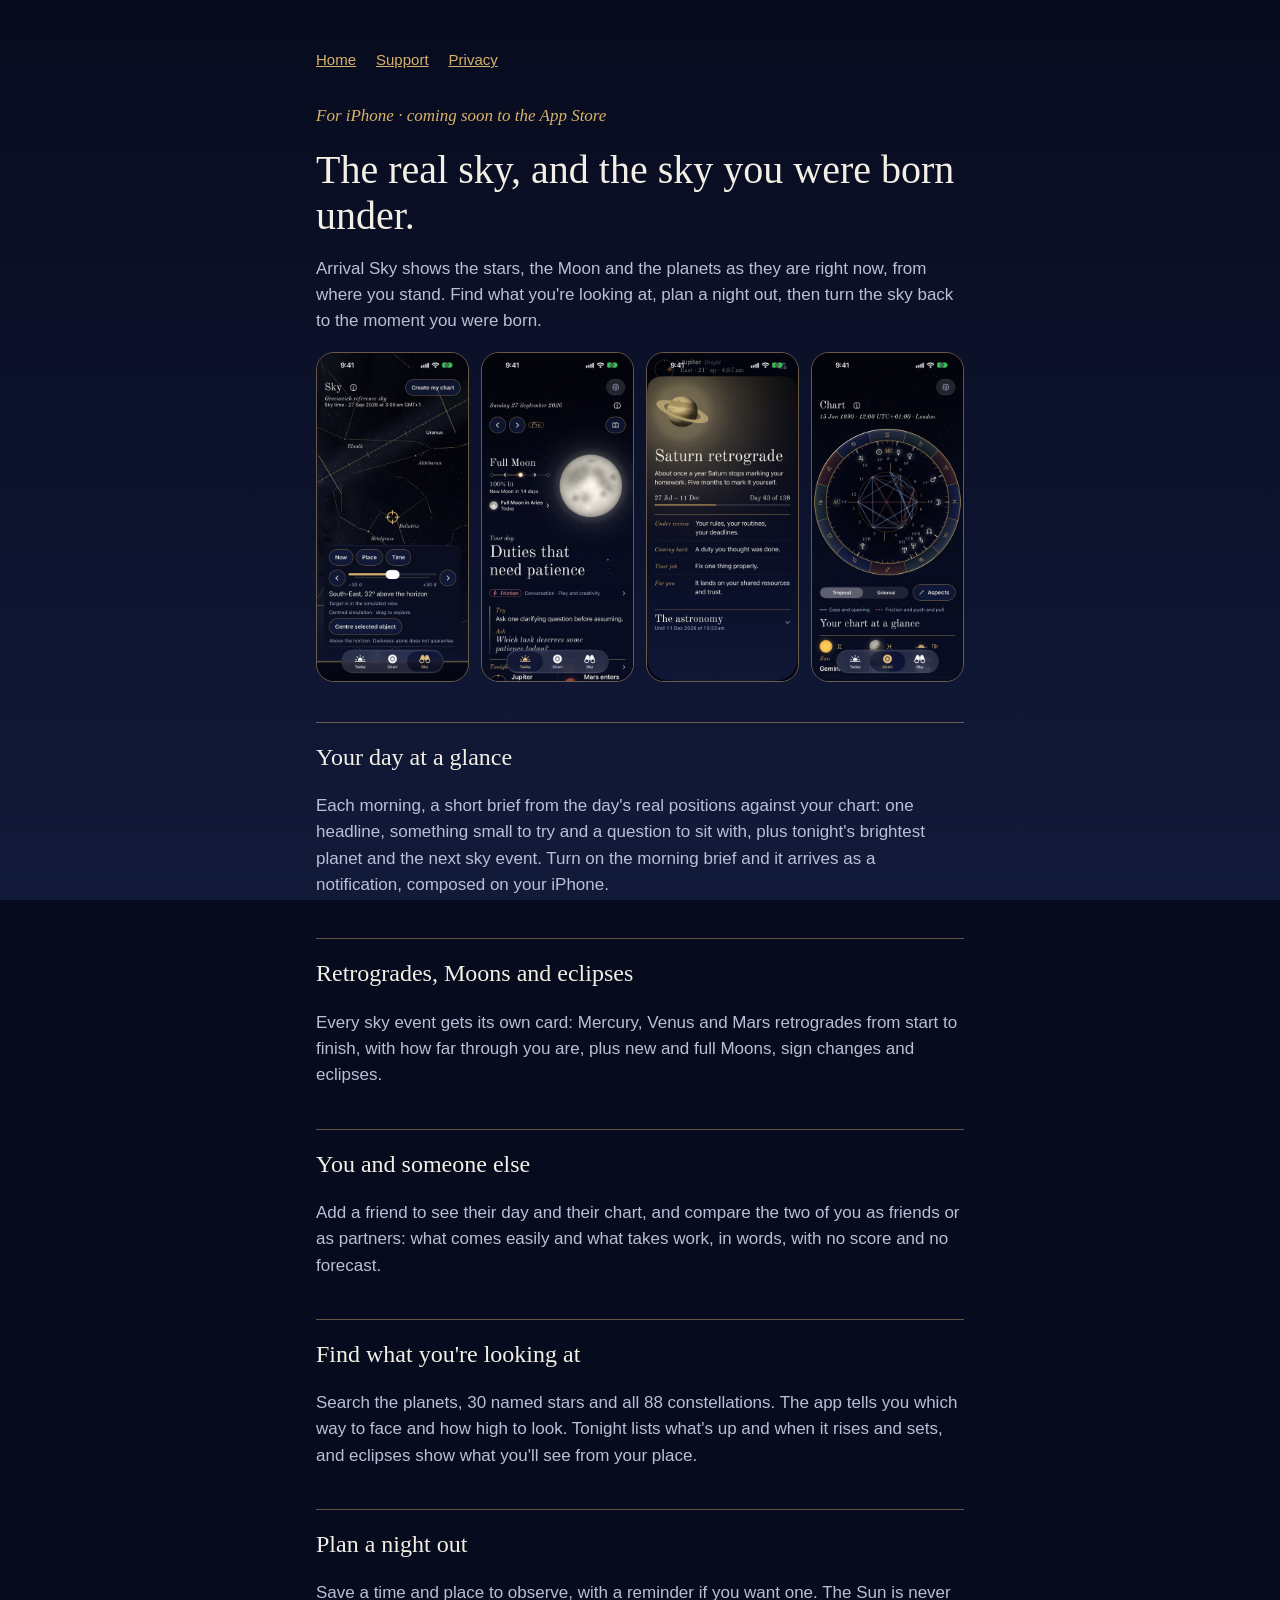
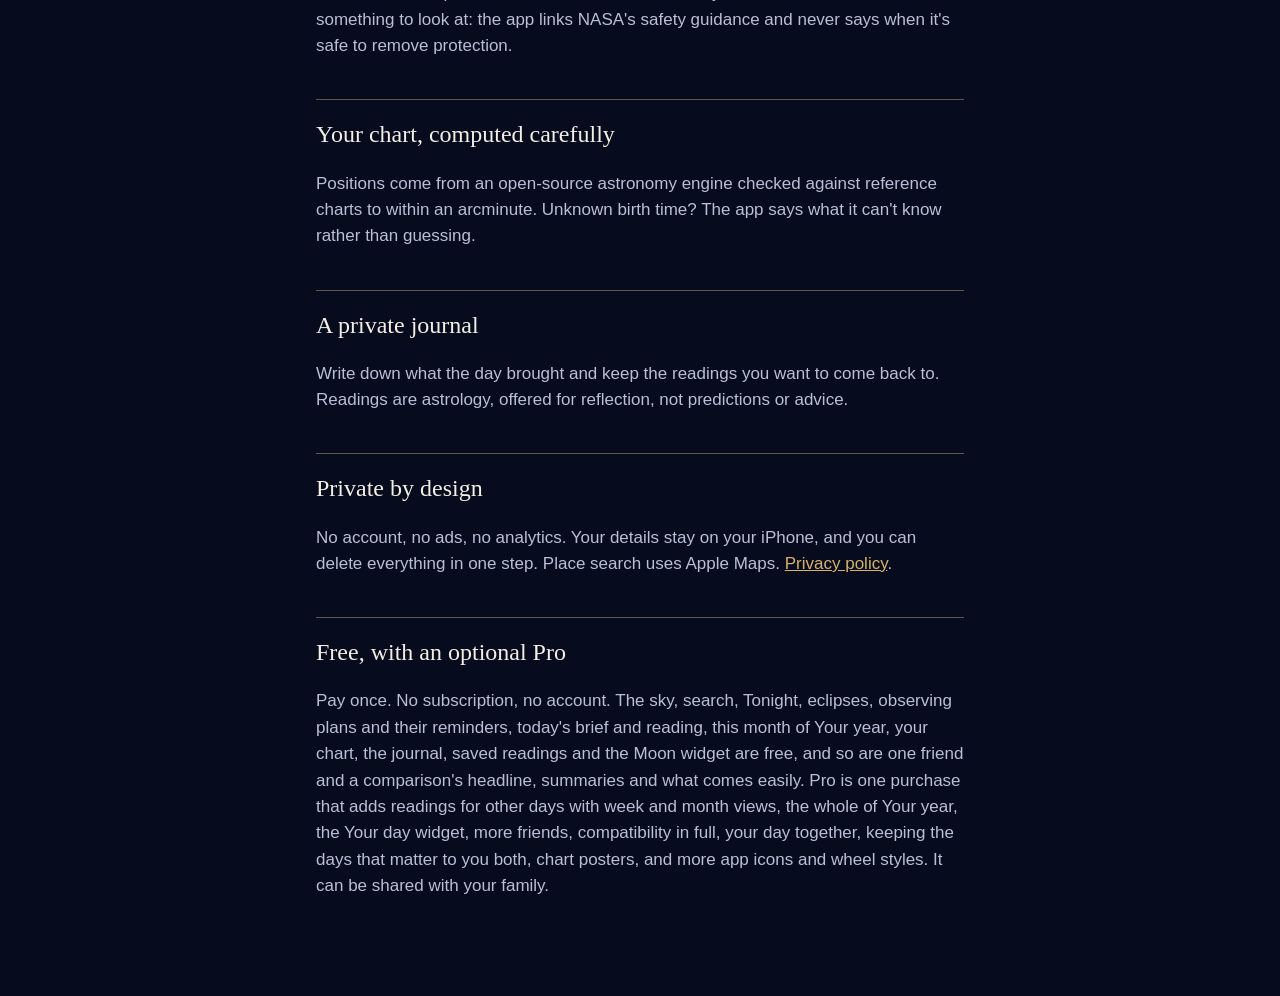
==== index.html @ a9e23d1e "Arrival Sky support, privacy and landing pages" ====
<!doctype html>
<html lang="en">
<head>
<meta charset="utf-8">
<meta name="viewport" content="width=device-width, initial-scale=1">
<title>Arrival Sky</title>
<link rel="stylesheet" href="site.css">
</head>
<body>
<main>
<nav><a href="index.html">Home</a><a href="support.html">Support</a><a href="privacy.html">Privacy</a></nav>
<p class="eyebrow">For iPhone · coming soon to the App Store</p>
<h1>The real sky, and the sky you were born under.</h1>
<p>Arrival Sky shows the stars, the Moon and the planets as they are right now, from where you stand. Find
what you're looking at, plan a night out, then turn the sky back to the moment you were born.</p>

<div class="shots">
<img src="images/01-sky-located.jpg" alt="The live sky with Orion found and centred">
<img src="images/02-today.jpg" alt="Today: the Moon and the day's brief, with something to try and a question">
<img src="images/03-event.jpg" alt="A card for a retrograde under way">
<img src="images/05-chart.jpg" alt="A birth chart wheel">
</div>

<h2>Your day at a glance</h2>
<p>Each morning, a short brief from the day's real positions against your chart: one headline, something small
to try and a question to sit with, plus tonight's brightest planet and the next sky event. Turn on the morning
brief and it arrives as a notification, composed on your iPhone.</p>

<h2>Retrogrades, Moons and eclipses</h2>
<p>Every sky event gets its own card: Mercury, Venus and Mars retrogrades from start to finish, with how far
through you are, plus new and full Moons, sign changes and eclipses.</p>

<h2>You and someone else</h2>
<p>Add a friend to see their day and their chart, and compare the two of you as friends or as partners: what
comes easily and what takes work, in words, with no score and no forecast.</p>

<h2>Find what you're looking at</h2>
<p>Search the planets, 30 named stars and all 88 constellations. The app tells you which way to face and how high
to look. Tonight lists what's up and when it rises and sets, and eclipses show what you'll see from your place.</p>

<h2>Plan a night out</h2>
<p>Save a time and place to observe, with a reminder if you want one. The Sun is never something to look at:
the app links NASA's safety guidance and never says when it's safe to remove protection.</p>

<h2>Your chart, computed carefully</h2>
<p>Positions come from an open-source astronomy engine checked against reference charts to within an arcminute.
Unknown birth time? The app says what it can't know rather than guessing.</p>

<h2>A private journal</h2>
<p>Write down what the day brought and keep the readings you want to come back to. Readings are astrology,
offered for reflection, not predictions or advice.</p>

<h2>Private by design</h2>
<p>No account, no ads, no analytics. Your details stay on your iPhone, and you can delete everything in one step.
Place search uses Apple Maps. <a href="privacy.html">Privacy policy</a>.</p>

<h2>Free, with an optional Pro</h2>
<p>Pay once. No subscription, no account. The sky, search, Tonight, eclipses, observing plans and their reminders,
today's brief and reading, this month of Your year, your chart, the journal, saved readings and the Moon widget are free,
and so are one friend and a comparison's headline, summaries and what comes easily. Pro is one purchase that adds
readings for other days with week and month views, the whole of Your year, the Your day widget, more friends,
compatibility in full, your day together, keeping the days that matter to you both, chart posters, and more app
icons and wheel styles. It can be shared with your family.</p>
</main>
</body>
</html>
---- site.css ----
/* Living Atlas for the web drafts: midnight ink, starlight text, brass rules (ADR 0020). */
:root {
  --midnight: #070b1e; --blue-hour: #121a3a; --starlight: #f3efe4; --haze: #b9bfd6;
  --brass: #d8b26a; --rule: rgba(216, 178, 106, 0.45);
}
* { box-sizing: border-box; }
body {
  margin: 0; background: var(--midnight); color: var(--starlight);
  font: 17px/1.55 -apple-system, BlinkMacSystemFont, "Helvetica Neue", sans-serif;
  background-image: radial-gradient(1px 1px at 20% 30%, #fff8 50%, transparent 51%),
    radial-gradient(1px 1px at 70% 12%, #fff6 50%, transparent 51%),
    radial-gradient(1px 1px at 85% 60%, #fff5 50%, transparent 51%),
    linear-gradient(var(--midnight), var(--blue-hour));
  background-attachment: fixed;
}
main { max-width: 680px; margin: 0 auto; padding: 48px 16px 80px; }
h1, h2, .display { font-family: "Old Standard TT", "Iowan Old Style", Georgia, serif; font-weight: 400; }
h1 { font-size: 40px; line-height: 1.15; margin: 0 0 8px; }
h2 { font-size: 24px; margin: 40px 0 8px; padding-top: 16px; border-top: 1px solid var(--rule); }
p, li { color: var(--haze); }
strong { color: var(--starlight); font-weight: 600; }
a { color: var(--brass); }
.eyebrow { font-family: "Old Standard TT", Georgia, serif; font-style: italic; color: var(--brass); }
.todo { background: #5a1d1d; color: #ffd9d9; padding: 1px 6px; border-radius: 4px; font-weight: 600; }
.note { border: 1px dashed var(--rule); padding: 12px 16px; border-radius: 12px; }
nav { display: flex; gap: 20px; margin-bottom: 32px; font-size: 15px; }
.shots { display: grid; grid-template-columns: repeat(auto-fill, minmax(150px, 1fr)); gap: 12px; }
.shots img { width: 100%; border-radius: 18px; border: 1px solid var(--rule); }
details { border-top: 1px solid var(--rule); padding: 12px 0; }
summary { cursor: pointer; color: var(--starlight); font-weight: 600; }
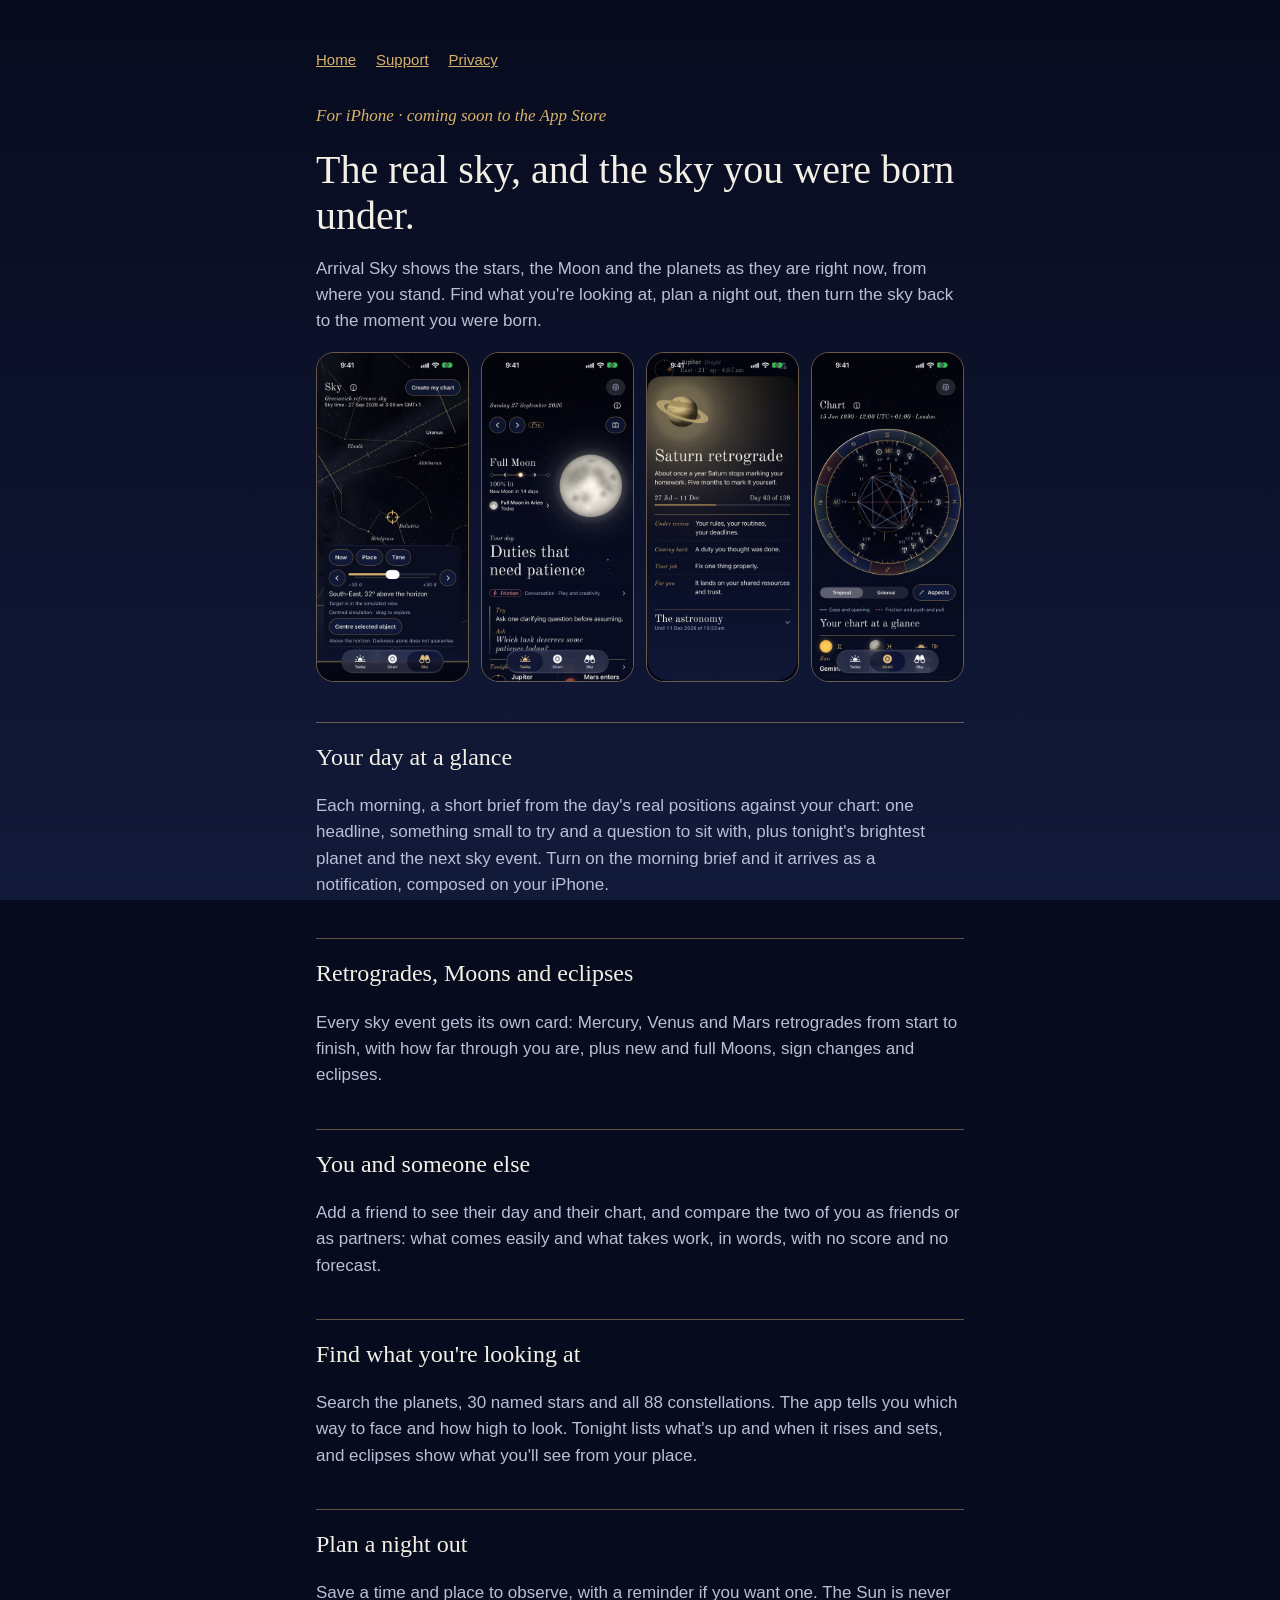
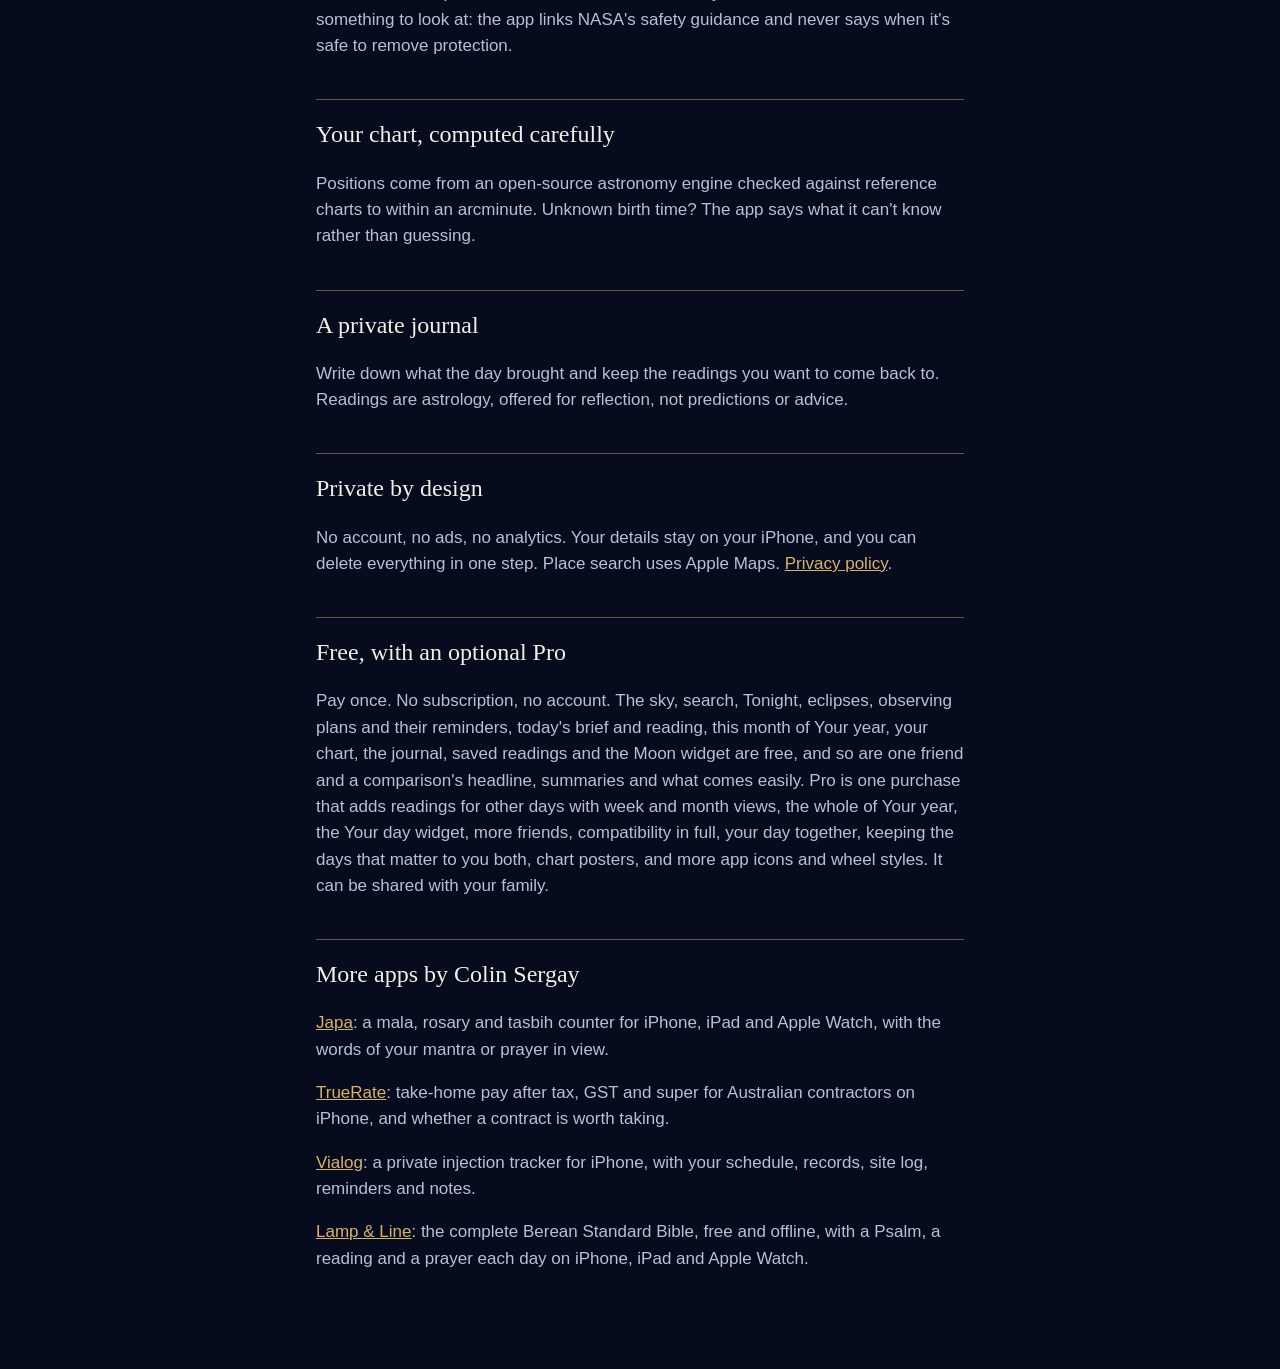
==== commit 5291e79d: "Link the home page to the other apps' sites From astro-app 0a7f055 (Docs/site/index.html, packaged b" ====
--- a/index.html
+++ b/index.html
@@ -61,6 +61,12 @@
 readings for other days with week and month views, the whole of Your year, the Your day widget, more friends,
 compatibility in full, your day together, keeping the days that matter to you both, chart posters, and more app
 icons and wheel styles. It can be shared with your family.</p>
+
+<h2>More apps by Colin Sergay</h2>
+<p><a href="https://japa.life/">Japa</a>: a mala, rosary and tasbih counter for iPhone, iPad and Apple Watch, with the words of your mantra or prayer in view.</p>
+<p><a href="https://enlitened.github.io/truerate-support/">TrueRate</a>: take-home pay after tax, GST and super for Australian contractors on iPhone, and whether a contract is worth taking.</p>
+<p><a href="https://vialog.club/">Vialog</a>: a private injection tracker for iPhone, with your schedule, records, site log, reminders and notes.</p>
+<p><a href="https://lampandline.app/">Lamp &amp; Line</a>: the complete Berean Standard Bible, free and offline, with a Psalm, a reading and a prayer each day on iPhone, iPad and Apple Watch.</p>
 </main>
 </body>
 </html>
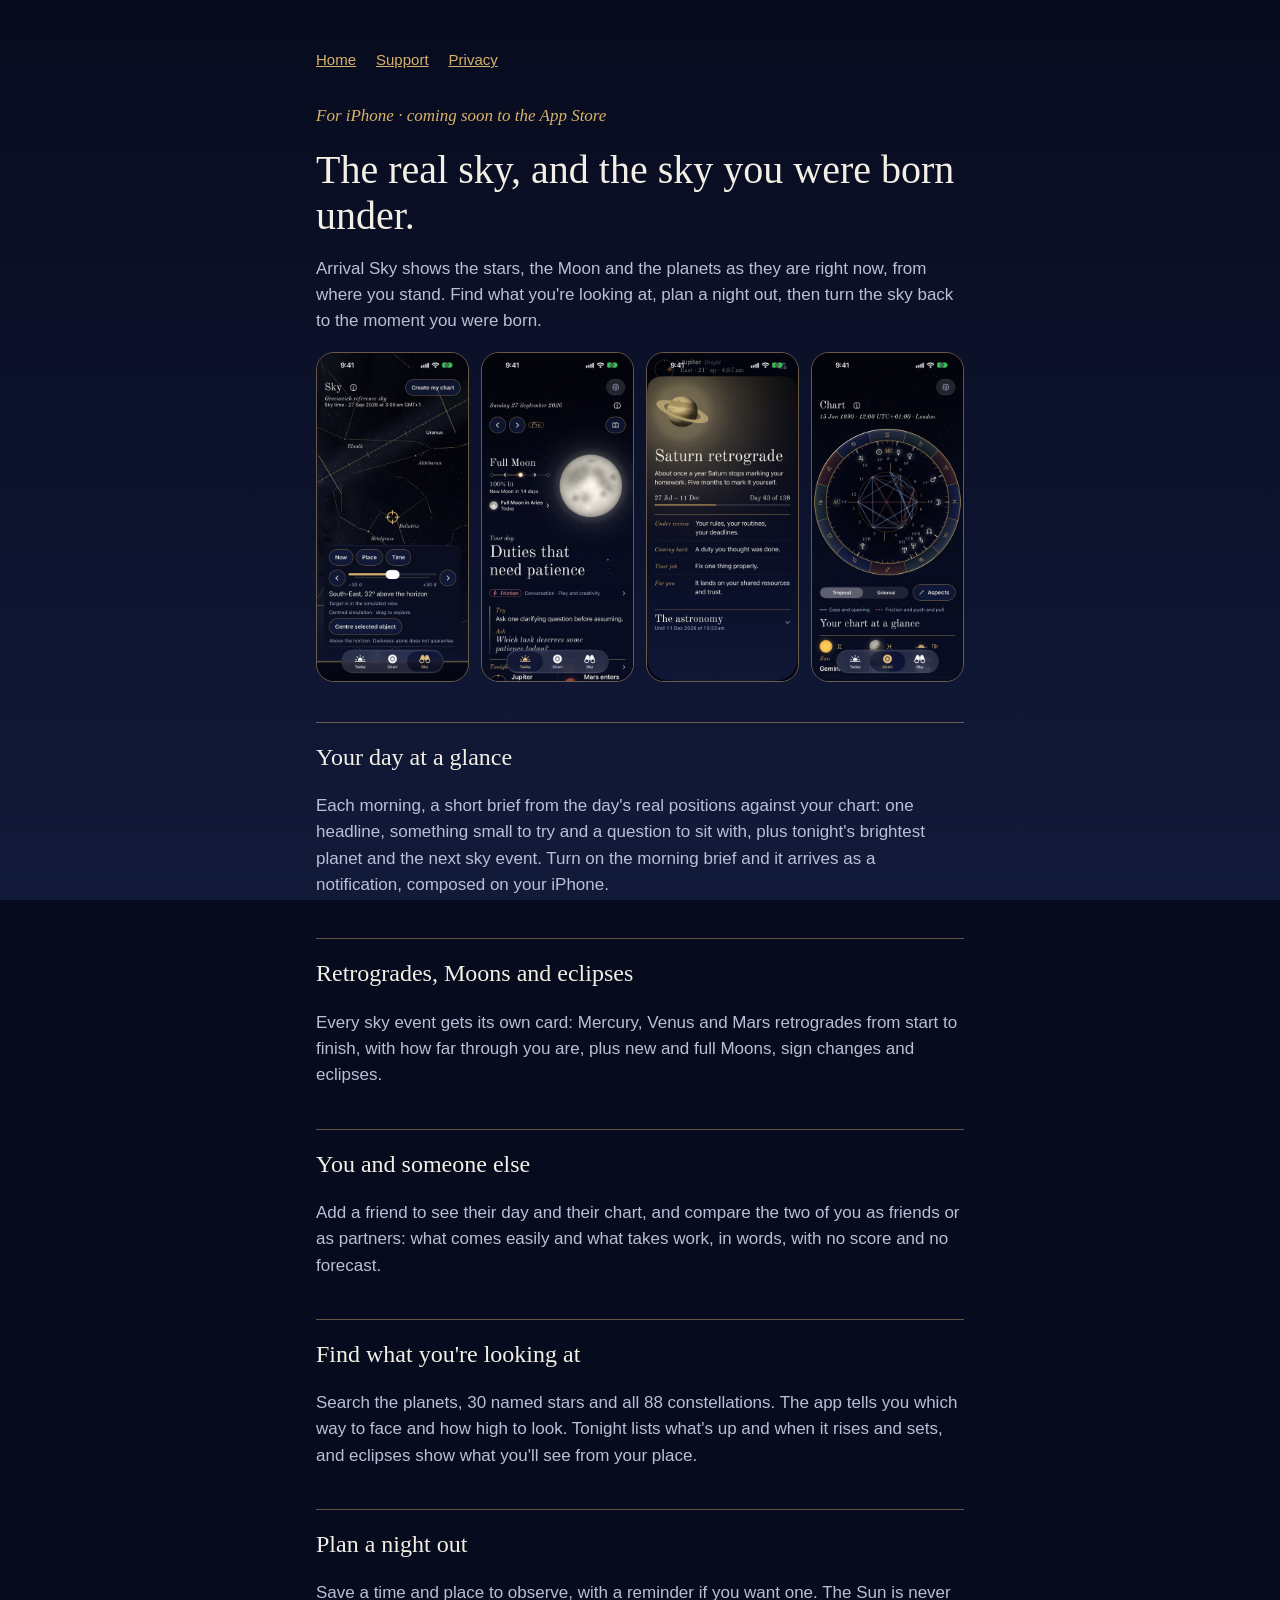
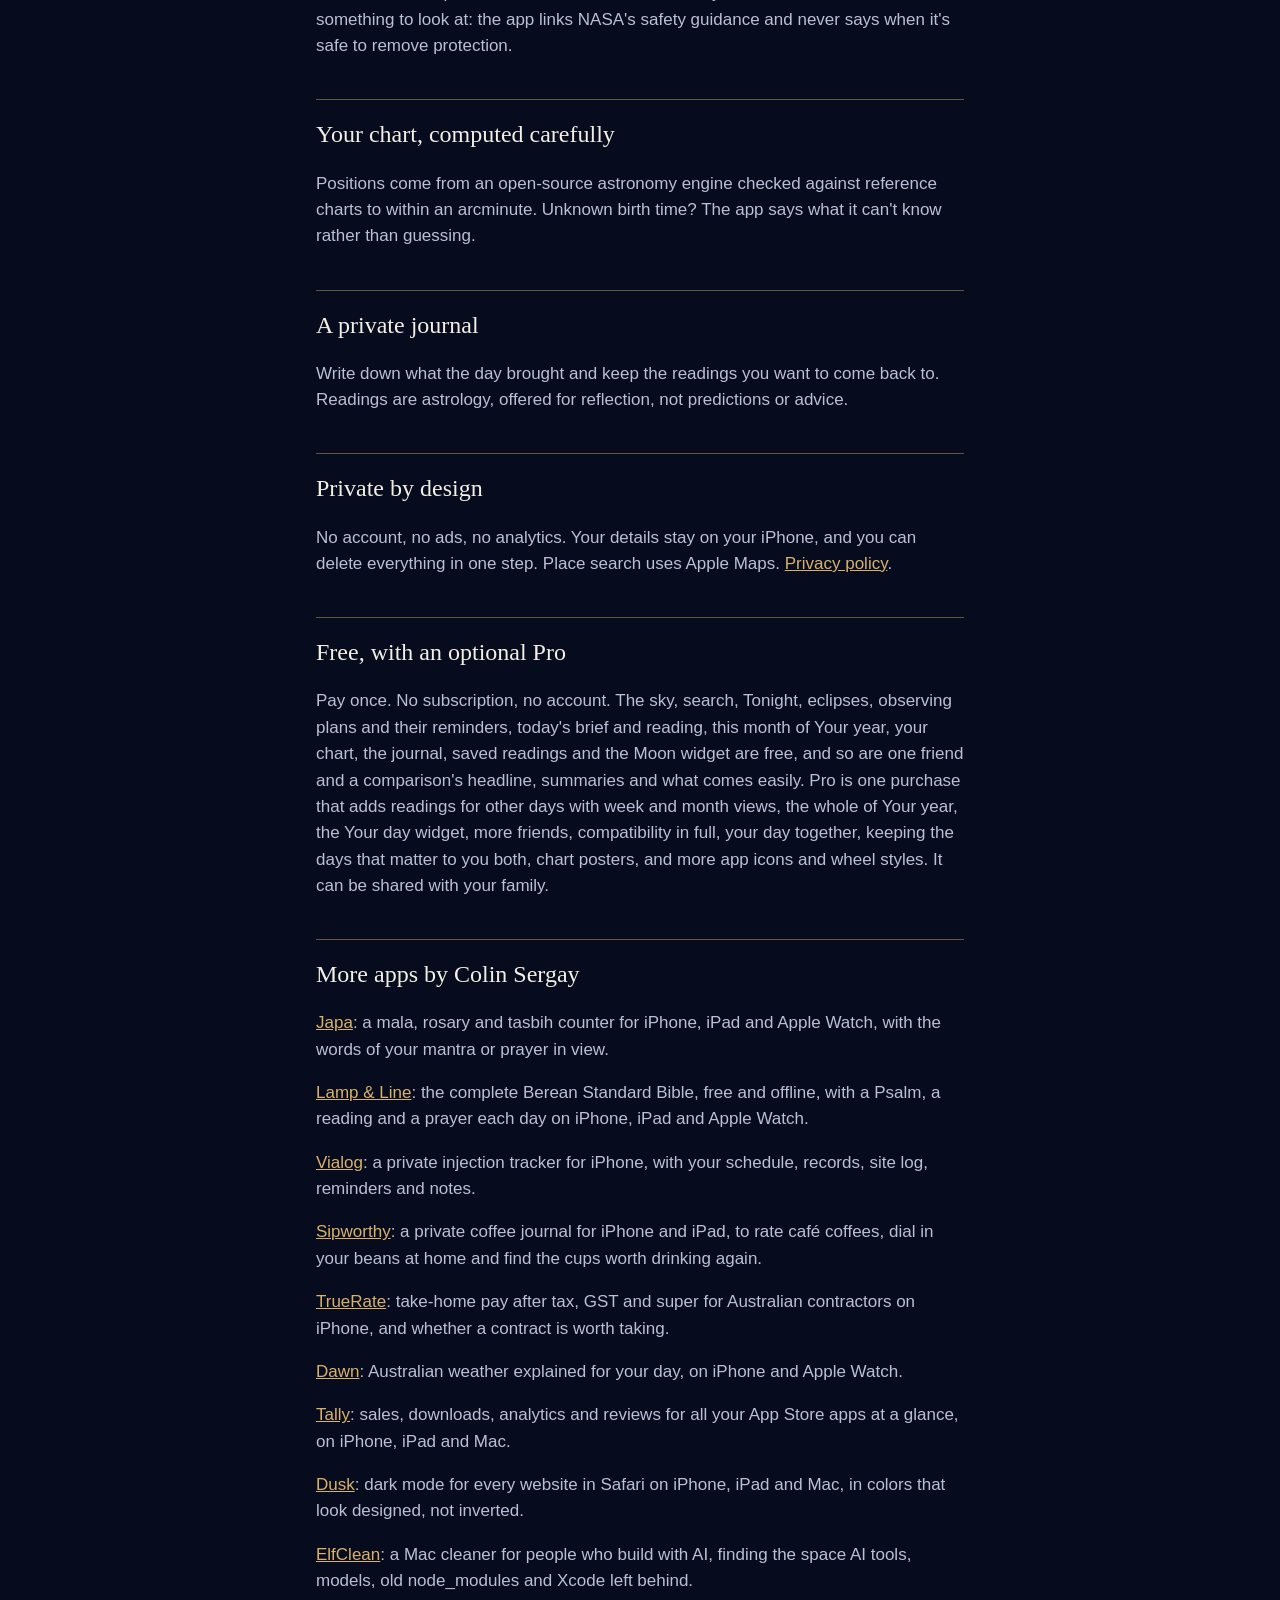
==== commit 5d5fe95f: "List all of the other released apps on the home page Every released app with a live site now links e" ====
--- a/index.html
+++ b/index.html
@@ -64,9 +64,14 @@
 
 <h2>More apps by Colin Sergay</h2>
 <p><a href="https://japa.life/">Japa</a>: a mala, rosary and tasbih counter for iPhone, iPad and Apple Watch, with the words of your mantra or prayer in view.</p>
+<p><a href="https://lampandline.app/">Lamp &amp; Line</a>: the complete Berean Standard Bible, free and offline, with a Psalm, a reading and a prayer each day on iPhone, iPad and Apple Watch.</p>
+<p><a href="https://vialog.club/">Vialog</a>: a private injection tracker for iPhone, with your schedule, records, site log, reminders and notes.</p>
+<p><a href="https://sipworthy.app/app">Sipworthy</a>: a private coffee journal for iPhone and iPad, to rate café coffees, dial in your beans at home and find the cups worth drinking again.</p>
 <p><a href="https://enlitened.github.io/truerate-support/">TrueRate</a>: take-home pay after tax, GST and super for Australian contractors on iPhone, and whether a contract is worth taking.</p>
-<p><a href="https://vialog.club/">Vialog</a>: a private injection tracker for iPhone, with your schedule, records, site log, reminders and notes.</p>
-<p><a href="https://lampandline.app/">Lamp &amp; Line</a>: the complete Berean Standard Bible, free and offline, with a Psalm, a reading and a prayer each day on iPhone, iPad and Apple Watch.</p>
+<p><a href="https://enlitened.github.io/nimbus-support/">Dawn</a>: Australian weather explained for your day, on iPhone and Apple Watch.</p>
+<p><a href="https://enlitened.github.io/tally-support/">Tally</a>: sales, downloads, analytics and reviews for all your App Store apps at a glance, on iPhone, iPad and Mac.</p>
+<p><a href="https://enlitened.github.io/dusk-support/">Dusk</a>: dark mode for every website in Safari on iPhone, iPad and Mac, in colors that look designed, not inverted.</p>
+<p><a href="https://elfclean.app/">ElfClean</a>: a Mac cleaner for people who build with AI, finding the space AI tools, models, old node_modules and Xcode left behind.</p>
 </main>
 </body>
 </html>
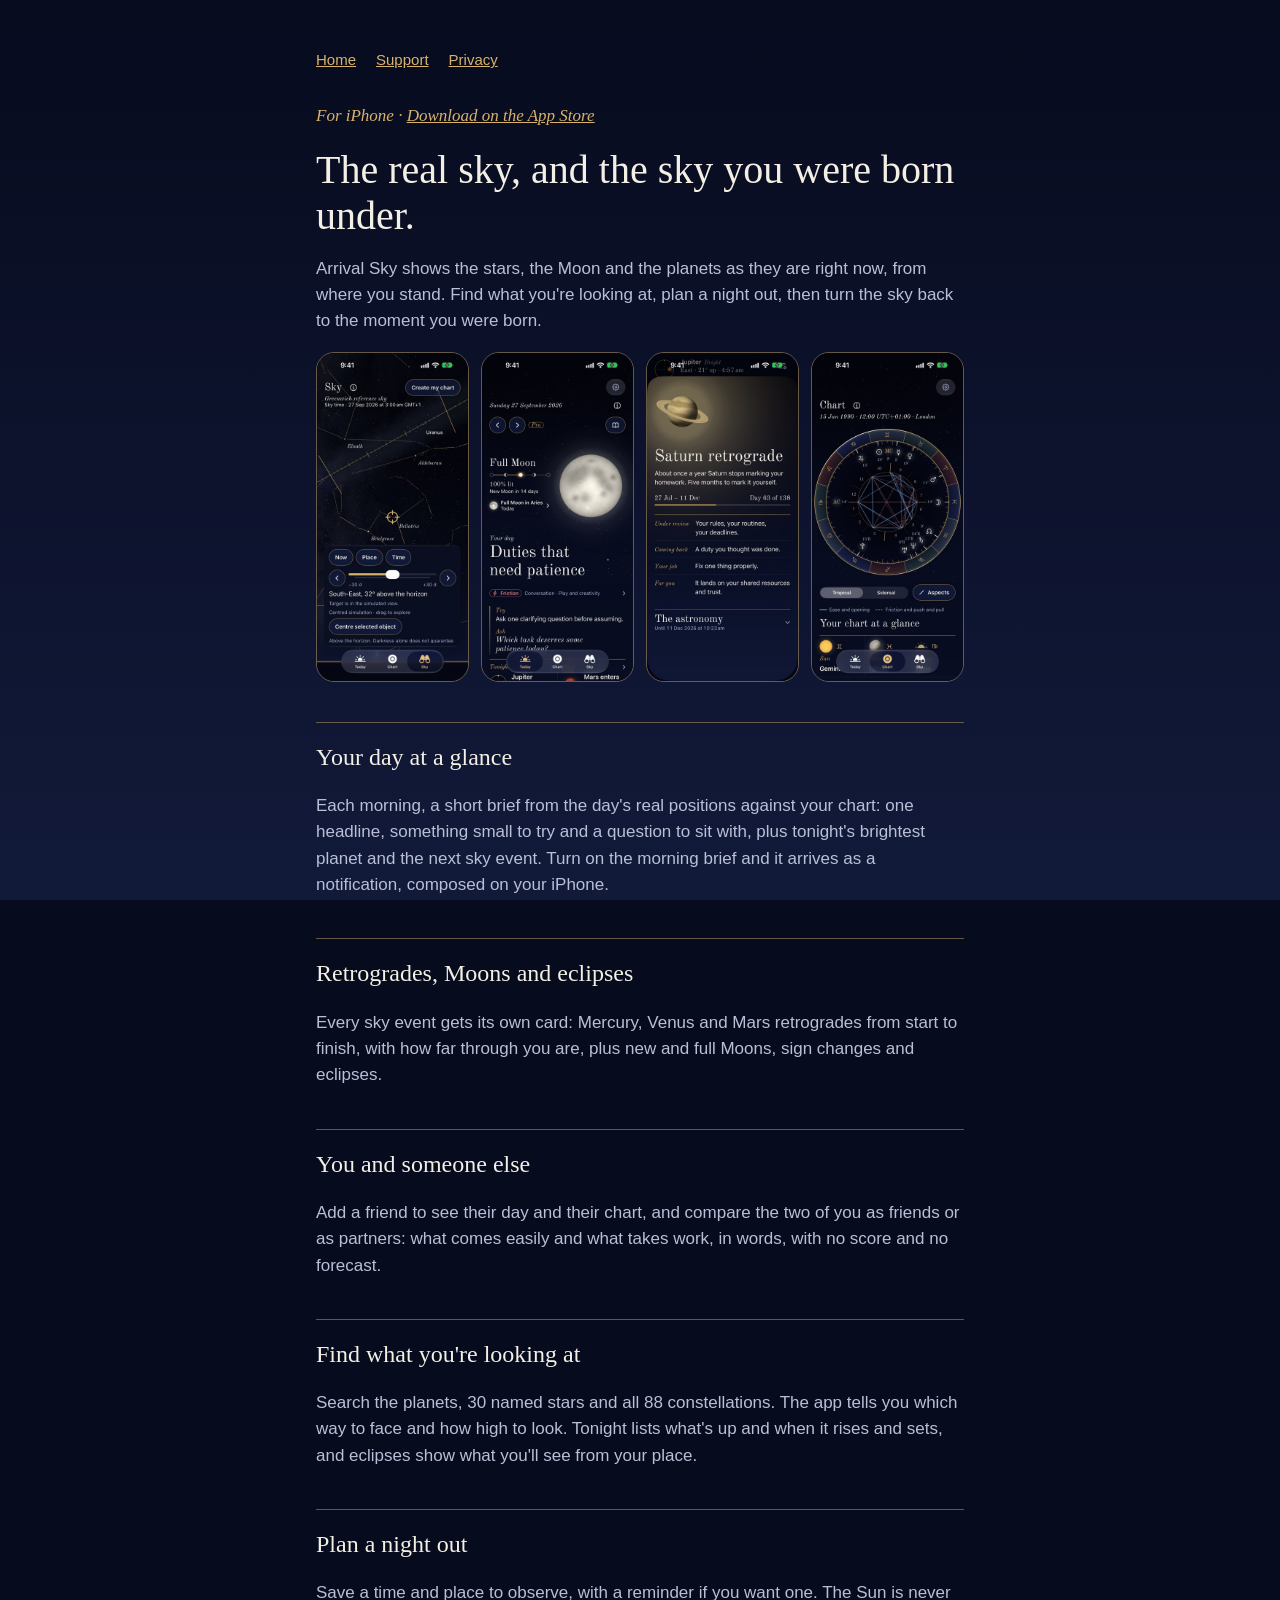
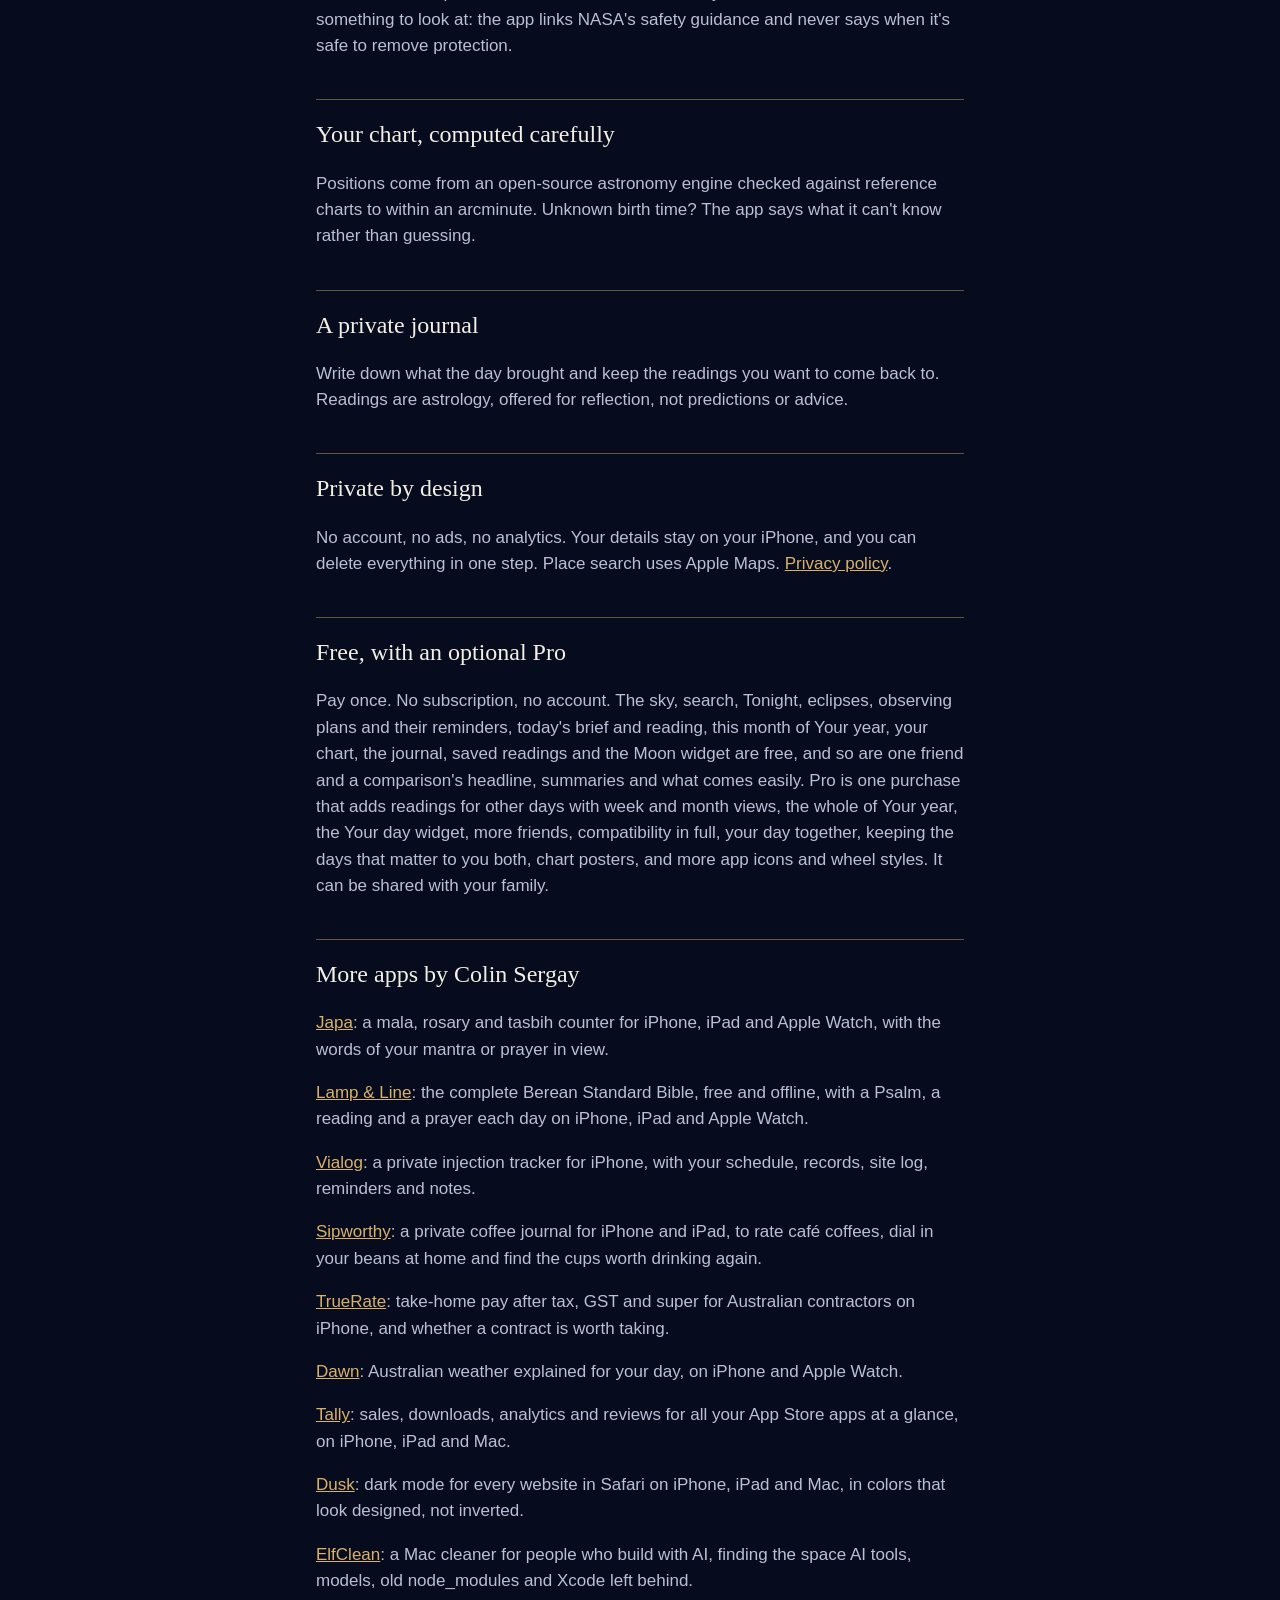
==== commit 9b1d4db6: "Link the App Store from the home page; the privacy page covers the diagnostic report" ====
--- a/index.html
+++ b/index.html
@@ -3,13 +3,16 @@
 <head>
 <meta charset="utf-8">
 <meta name="viewport" content="width=device-width, initial-scale=1">
-<title>Arrival Sky</title>
+<title>Arrival Sky: the real sky and your birth chart, for iPhone</title>
+<meta name="description" content="Arrival Sky shows the real night sky from where you stand, then the sky you were born under: a birth chart, a daily brief, retrograde cards and compatibility. Pay once, no subscription, no account.">
+<link rel="canonical" href="https://enlitened.github.io/arrival-sky/">
+<meta name="apple-itunes-app" content="app-id=6817157309">
 <link rel="stylesheet" href="site.css">
 </head>
 <body>
 <main>
 <nav><a href="index.html">Home</a><a href="support.html">Support</a><a href="privacy.html">Privacy</a></nav>
-<p class="eyebrow">For iPhone · coming soon to the App Store</p>
+<p class="eyebrow">For iPhone · <a href="https://apps.apple.com/app/arrival-sky/id6817157309">Download on the App Store</a></p>
 <h1>The real sky, and the sky you were born under.</h1>
 <p>Arrival Sky shows the stars, the Moon and the planets as they are right now, from where you stand. Find
 what you're looking at, plan a night out, then turn the sky back to the moment you were born.</p>
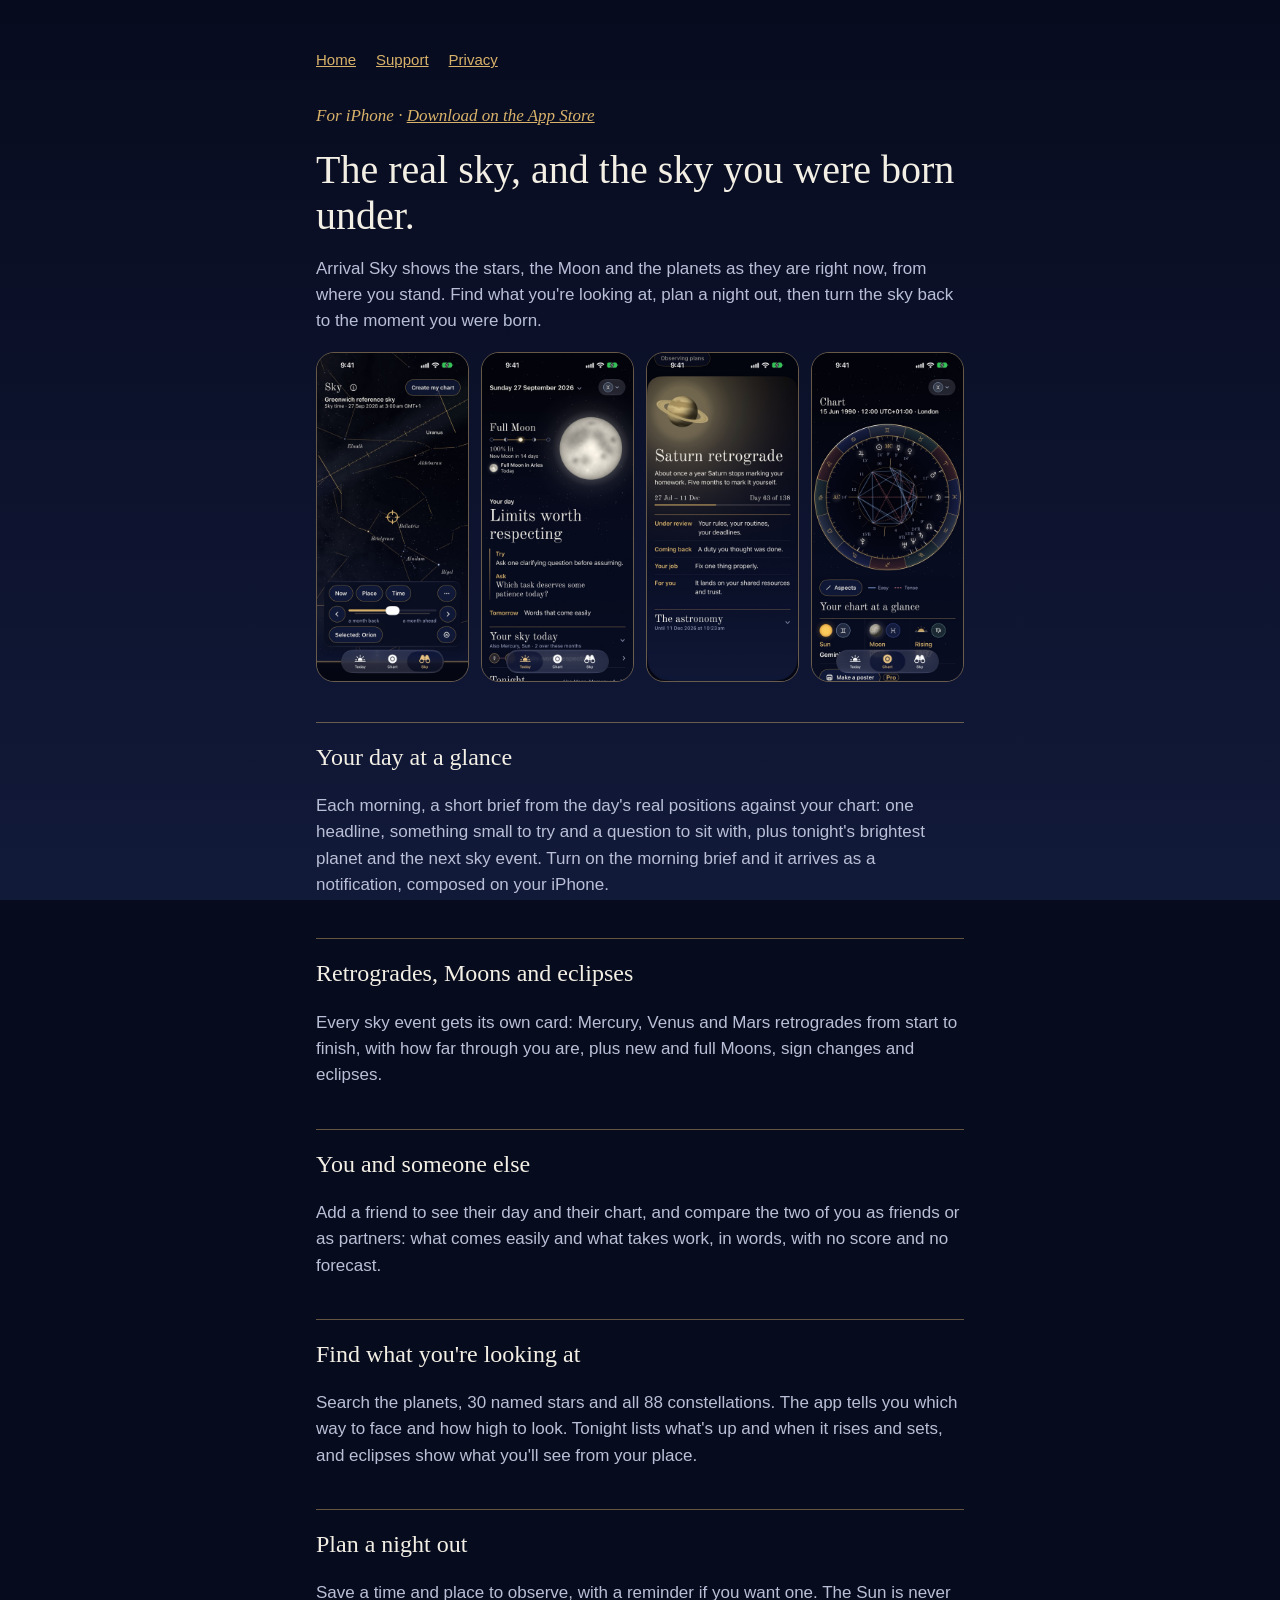
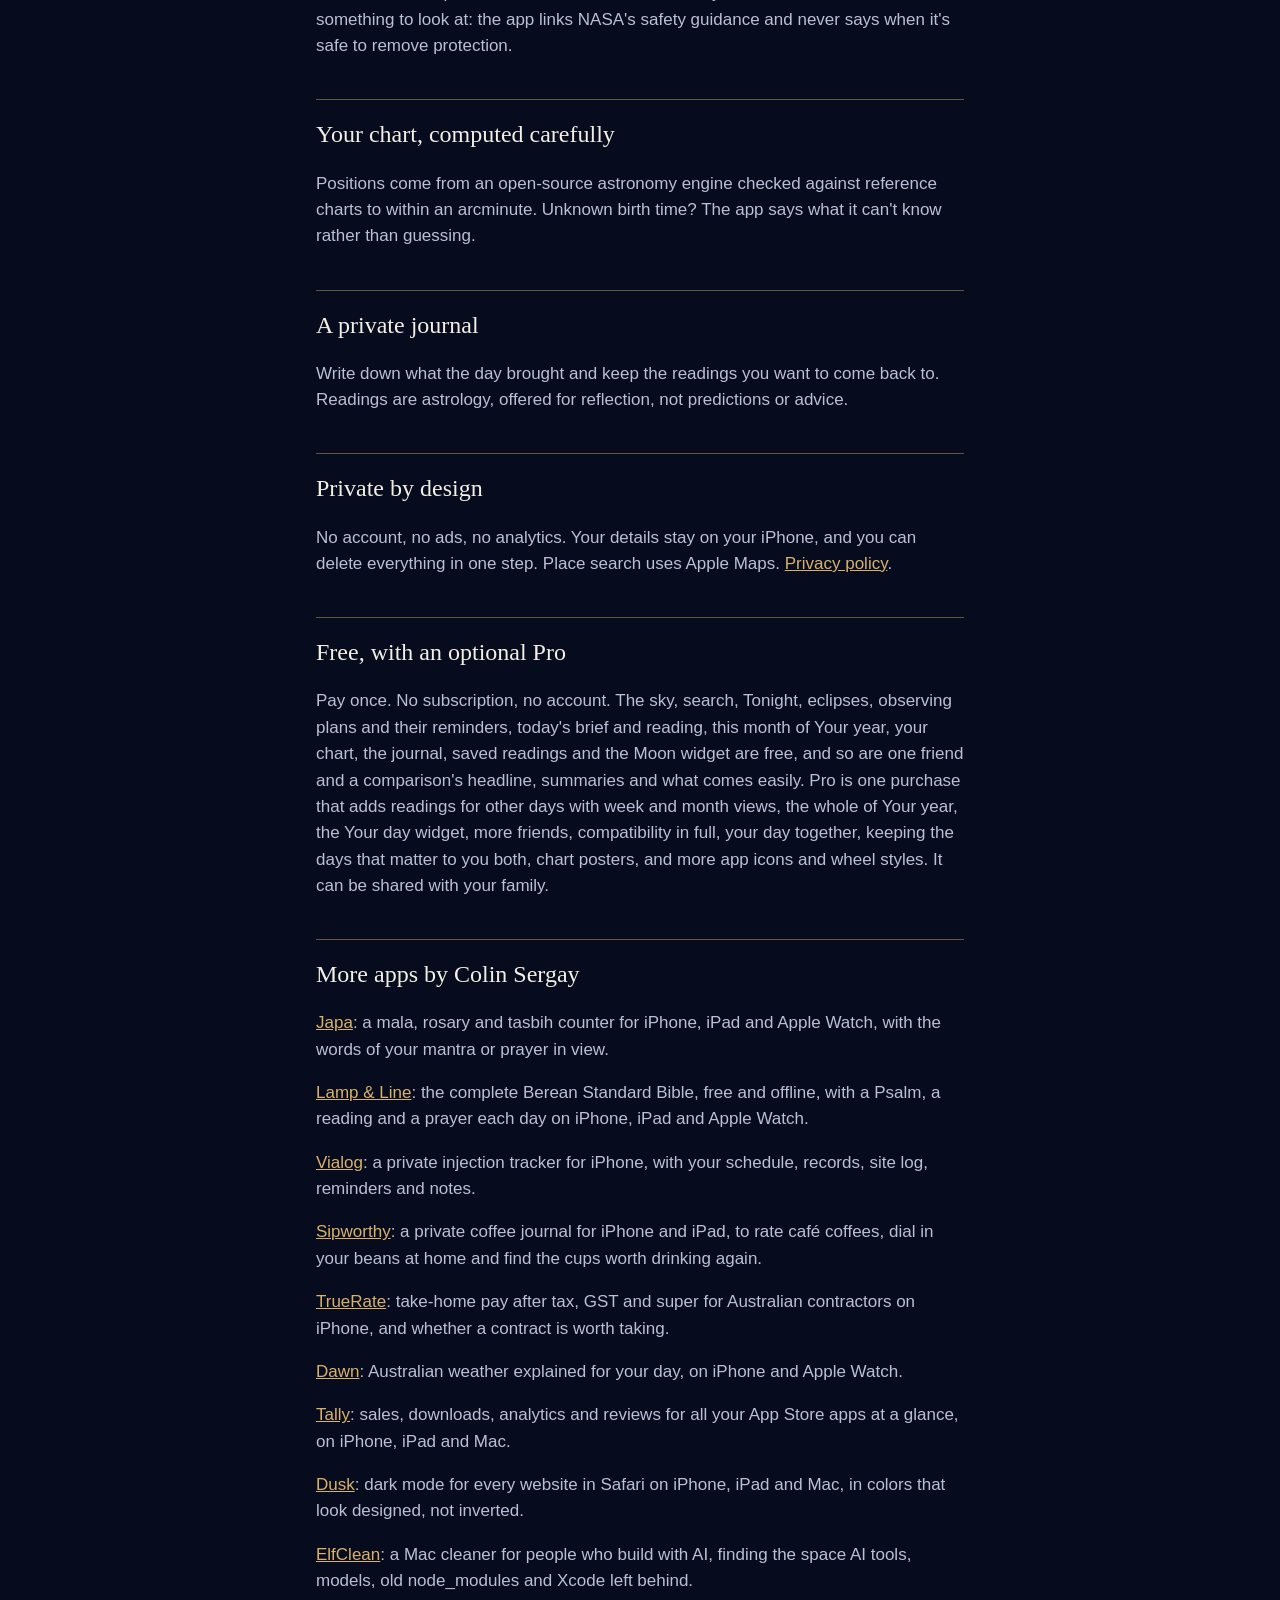
==== commit c46f61ad: "Sitemap, social image, page descriptions and the Search Console ownership file From astro-app's Docs" ====
--- a/index.html
+++ b/index.html
@@ -7,6 +7,16 @@
 <meta name="description" content="Arrival Sky shows the real night sky from where you stand, then the sky you were born under: a birth chart, a daily brief, retrograde cards and compatibility. Pay once, no subscription, no account.">
 <link rel="canonical" href="https://enlitened.github.io/arrival-sky/">
 <meta name="apple-itunes-app" content="app-id=6817157309">
+<meta property="og:type" content="website">
+<meta property="og:site_name" content="Arrival Sky">
+<meta property="og:title" content="Arrival Sky: the real sky and your birth chart, for iPhone">
+<meta property="og:description" content="The real night sky from where you stand, then the sky you were born under: a birth chart, a daily brief, retrograde cards and compatibility. Pay once, no subscription.">
+<meta property="og:url" content="https://enlitened.github.io/arrival-sky/">
+<meta property="og:image" content="https://enlitened.github.io/arrival-sky/social.jpg">
+<meta property="og:image:width" content="1200">
+<meta property="og:image:height" content="800">
+<meta property="og:image:alt" content="Arrival Sky on two iPhones: the live sky with Orion, and a birth chart wheel">
+<meta name="twitter:card" content="summary_large_image">
 <link rel="stylesheet" href="site.css">
 </head>
 <body>
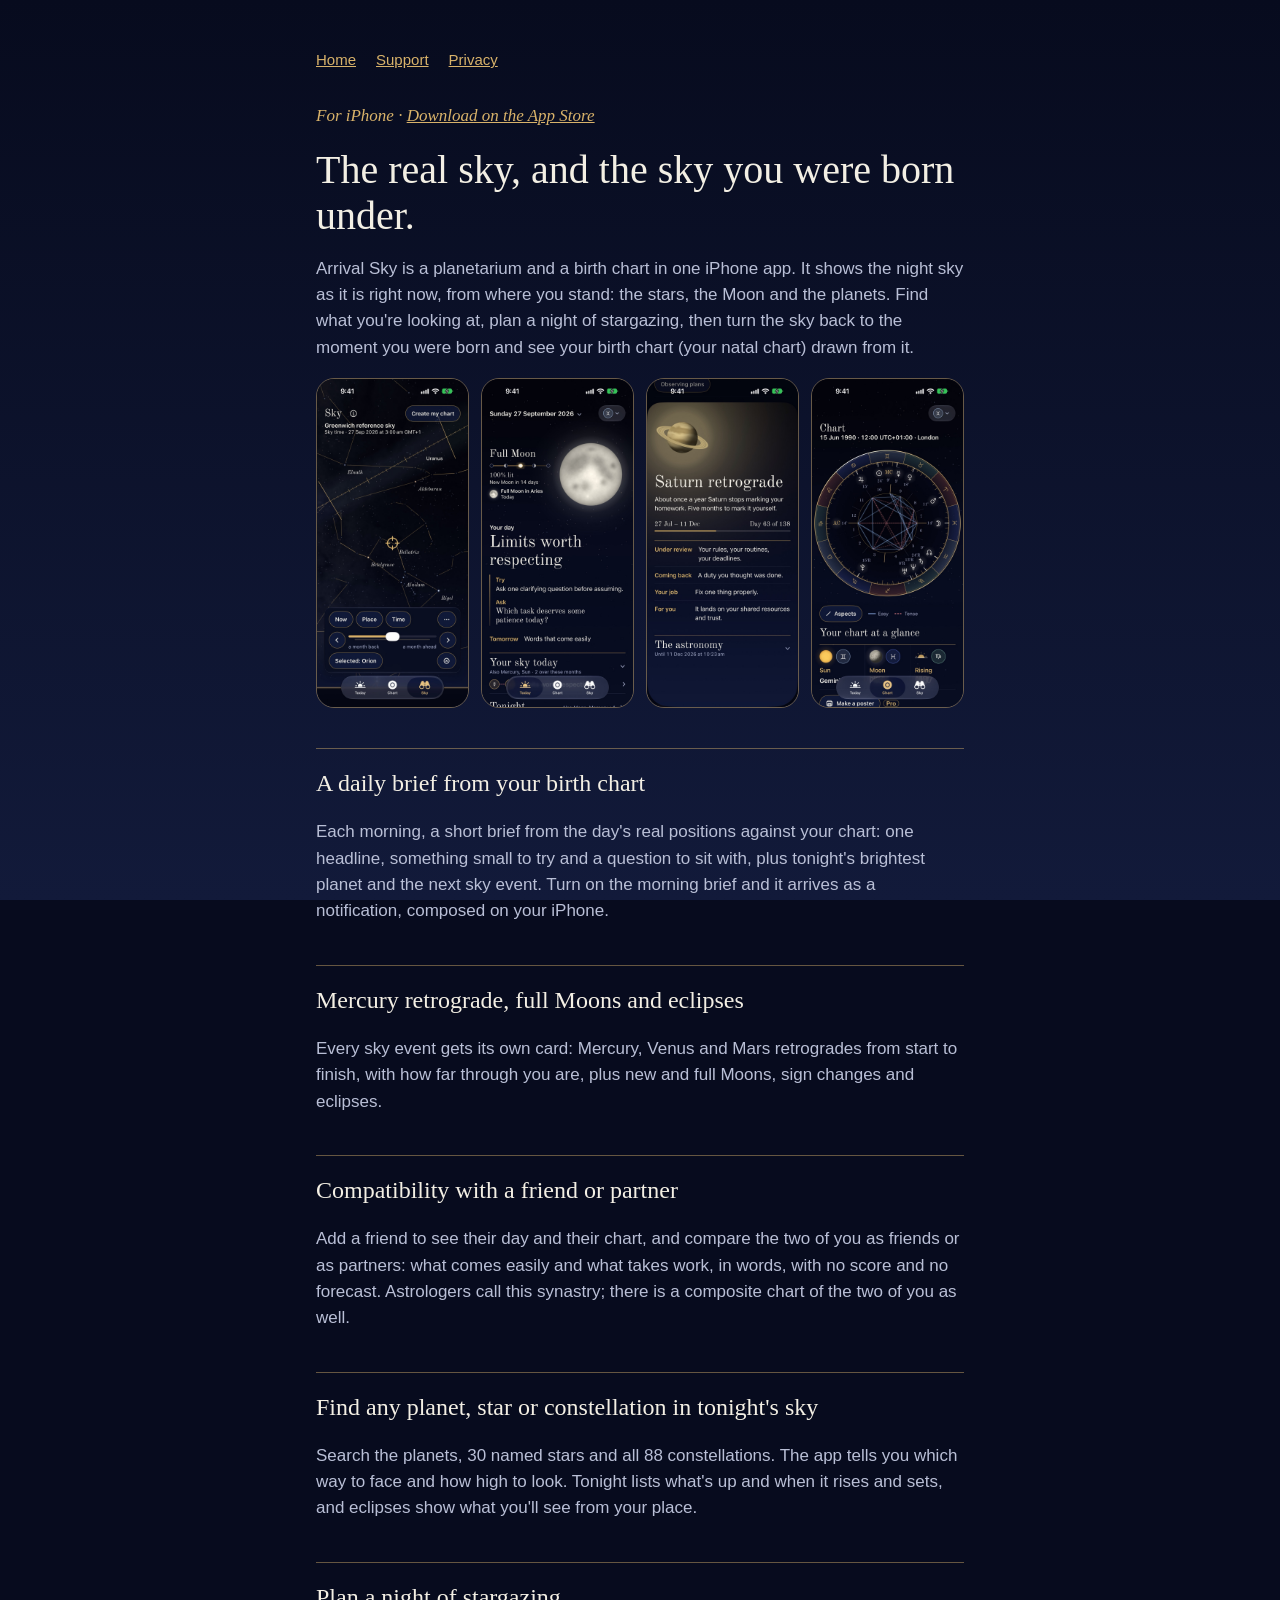
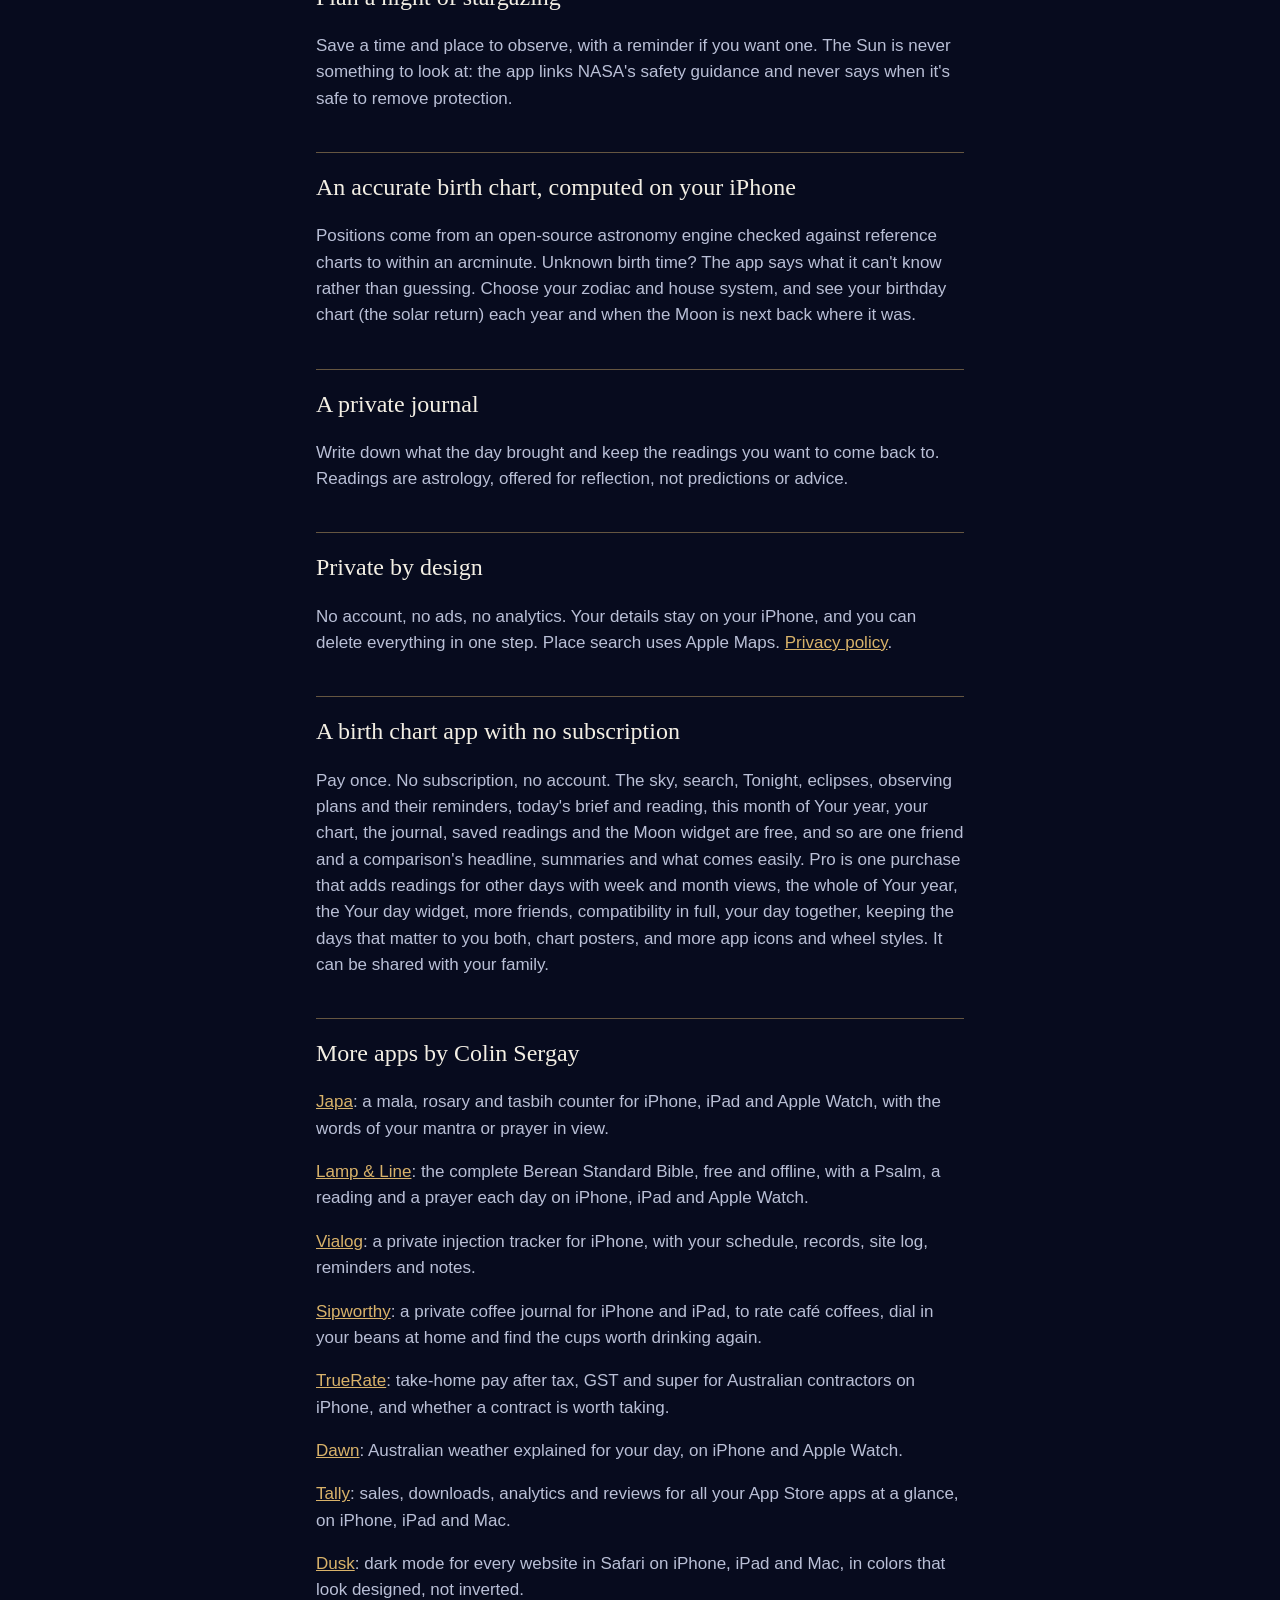
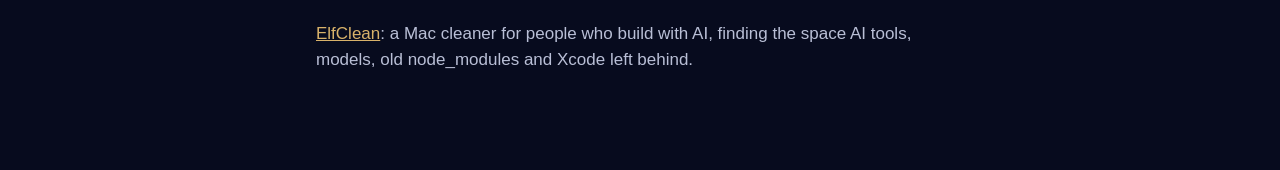
==== commit 0594c68c: "Home page: say what the app is in the words people search for; structured data" ====
--- a/index.html
+++ b/index.html
@@ -18,14 +18,19 @@
 <meta property="og:image:alt" content="Arrival Sky on two iPhones: the live sky with Orion, and a birth chart wheel">
 <meta name="twitter:card" content="summary_large_image">
 <link rel="stylesheet" href="site.css">
+<script type="application/ld+json">
+{"@context":"https://schema.org","@type":"SoftwareApplication","name":"Arrival Sky","operatingSystem":"iOS","applicationCategory":"EducationalApplication","description":"A planetarium and a birth chart in one iPhone app: the real night sky from where you stand, then the sky you were born under. Pay once, no subscription, no account.","url":"https://enlitened.github.io/arrival-sky/","downloadUrl":"https://apps.apple.com/app/arrival-sky/id6817157309","image":"https://enlitened.github.io/arrival-sky/social.jpg","author":{"@type":"Person","name":"Colin Sergay"},"offers":{"@type":"Offer","price":"0","priceCurrency":"USD"}}
+</script>
 </head>
 <body>
 <main>
 <nav><a href="index.html">Home</a><a href="support.html">Support</a><a href="privacy.html">Privacy</a></nav>
 <p class="eyebrow">For iPhone · <a href="https://apps.apple.com/app/arrival-sky/id6817157309">Download on the App Store</a></p>
 <h1>The real sky, and the sky you were born under.</h1>
-<p>Arrival Sky shows the stars, the Moon and the planets as they are right now, from where you stand. Find
-what you're looking at, plan a night out, then turn the sky back to the moment you were born.</p>
+<p>Arrival Sky is a planetarium and a birth chart in one iPhone app. It shows the night sky as it is right now,
+from where you stand: the stars, the Moon and the planets. Find what you're looking at, plan a night of
+stargazing, then turn the sky back to the moment you were born and see your birth chart (your natal chart)
+drawn from it.</p>
 
 <div class="shots">
 <img src="images/01-sky-located.jpg" alt="The live sky with Orion found and centred">
@@ -34,30 +39,32 @@
 <img src="images/05-chart.jpg" alt="A birth chart wheel">
 </div>
 
-<h2>Your day at a glance</h2>
+<h2>A daily brief from your birth chart</h2>
 <p>Each morning, a short brief from the day's real positions against your chart: one headline, something small
 to try and a question to sit with, plus tonight's brightest planet and the next sky event. Turn on the morning
 brief and it arrives as a notification, composed on your iPhone.</p>
 
-<h2>Retrogrades, Moons and eclipses</h2>
+<h2>Mercury retrograde, full Moons and eclipses</h2>
 <p>Every sky event gets its own card: Mercury, Venus and Mars retrogrades from start to finish, with how far
 through you are, plus new and full Moons, sign changes and eclipses.</p>
 
-<h2>You and someone else</h2>
+<h2>Compatibility with a friend or partner</h2>
 <p>Add a friend to see their day and their chart, and compare the two of you as friends or as partners: what
-comes easily and what takes work, in words, with no score and no forecast.</p>
+comes easily and what takes work, in words, with no score and no forecast. Astrologers call this synastry; there
+is a composite chart of the two of you as well.</p>
 
-<h2>Find what you're looking at</h2>
+<h2>Find any planet, star or constellation in tonight's sky</h2>
 <p>Search the planets, 30 named stars and all 88 constellations. The app tells you which way to face and how high
 to look. Tonight lists what's up and when it rises and sets, and eclipses show what you'll see from your place.</p>
 
-<h2>Plan a night out</h2>
+<h2>Plan a night of stargazing</h2>
 <p>Save a time and place to observe, with a reminder if you want one. The Sun is never something to look at:
 the app links NASA's safety guidance and never says when it's safe to remove protection.</p>
 
-<h2>Your chart, computed carefully</h2>
+<h2>An accurate birth chart, computed on your iPhone</h2>
 <p>Positions come from an open-source astronomy engine checked against reference charts to within an arcminute.
-Unknown birth time? The app says what it can't know rather than guessing.</p>
+Unknown birth time? The app says what it can't know rather than guessing. Choose your zodiac and house system,
+and see your birthday chart (the solar return) each year and when the Moon is next back where it was.</p>
 
 <h2>A private journal</h2>
 <p>Write down what the day brought and keep the readings you want to come back to. Readings are astrology,
@@ -67,7 +74,7 @@
 <p>No account, no ads, no analytics. Your details stay on your iPhone, and you can delete everything in one step.
 Place search uses Apple Maps. <a href="privacy.html">Privacy policy</a>.</p>
 
-<h2>Free, with an optional Pro</h2>
+<h2>A birth chart app with no subscription</h2>
 <p>Pay once. No subscription, no account. The sky, search, Tonight, eclipses, observing plans and their reminders,
 today's brief and reading, this month of Your year, your chart, the journal, saved readings and the Moon widget are free,
 and so are one friend and a comparison's headline, summaries and what comes easily. Pro is one purchase that adds
